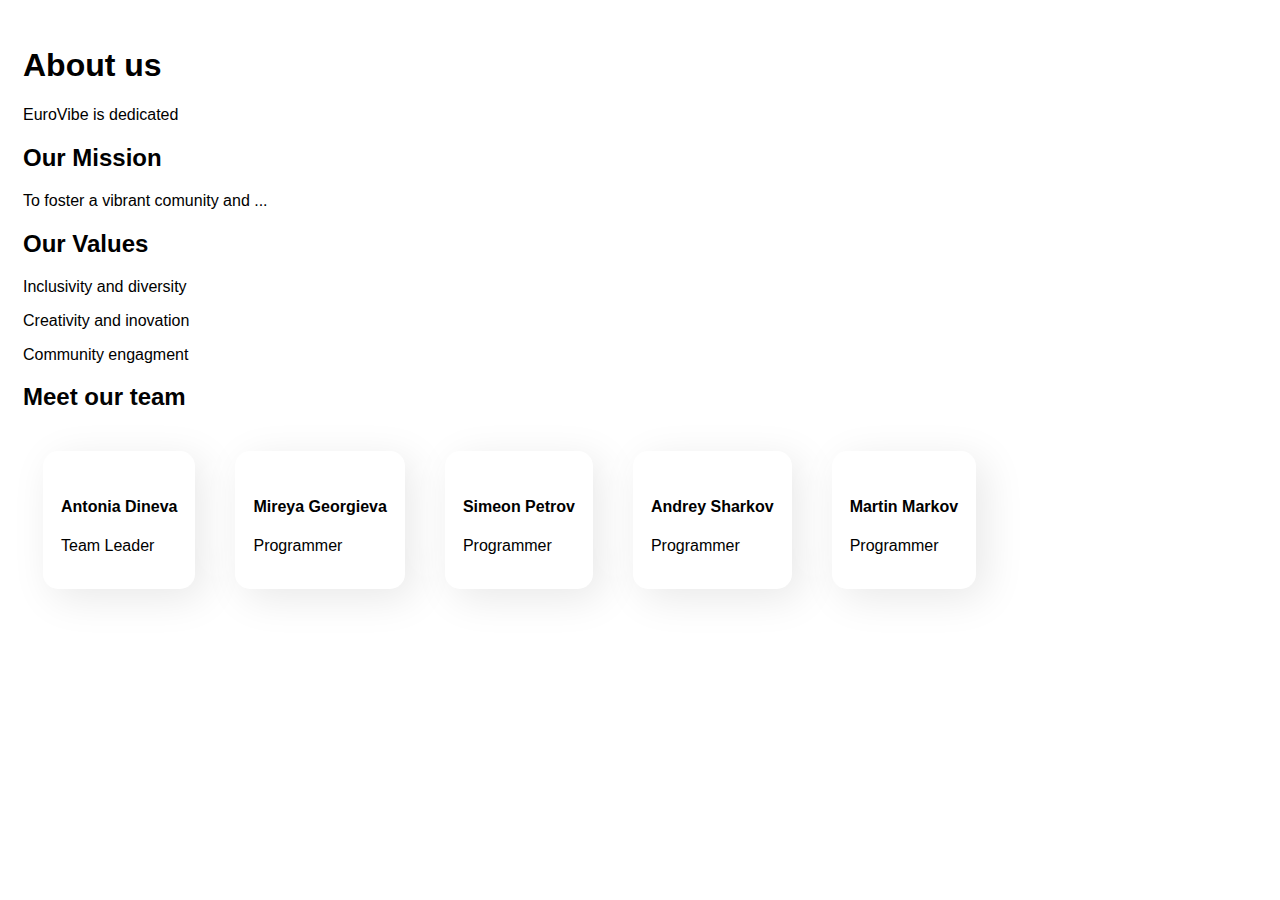
==== index-aboutus.html @ 3994c3e5 "Merge pull request #1 from AntoniaDnv/about-page" ====
<!DOCTYPE html>
<html lang="en">
<head>
    <meta charset="UTF-8">
    <meta name="viewport" content="width=device-width, initial-scale=1.0">
    <link rel="stylesheet" href="style-aboutus.css">
    <title>About Us</title>
</head>
<body>
    <header>
        <nav>

        </nav>
    </header>
    <main>
        <div>
            <div>
                <img src="" alt="">
            </div>
            <div>
                <h1>About us</h1>
                <p>EuroVibe is dedicated </p>
            </div> 
        </div>
       <div>
        <h2>Our Mission</h2>
        <p>To foster a vibrant comunity and ...</p>
       </div>
       <div>
        <h2> Our Values</h2>
        <div>
            <p>Inclusivity and diversity</p>
            <p>Creativity and inovation</p>
            <p>Community engagment</p>
        </div>
        <div>
            <div> <h2>Meet our team</h2> </div>
            <div class="member-boxes">
                <div class="member-single-box">
                    <h4>Antonia Dineva</h4>
                    <p>Team Leader</p>
                </div>
                <div class="member-single-box">
                    <h4>Mireya Georgieva</h4>
                    <p>Programmer</p>
                </div>
                <div class="member-single-box">
                    <h4>Simeon Petrov</h4>
                    <p>Programmer</p>
                </div>
                <div class="member-single-box">
                    <h4>Andrey Sharkov</h4>
                    <p>Programmer</p>
                </div>
                <div class="member-single-box">
                    <h4>Martin Markov</h4>
                    <p>Programmer</p>
                </div>
            </div>
        </div>
       </div>
    </main>
    <footer></footer>
</body>
</html>
---- style-aboutus.css ----
body{
    padding-left: 15px;
    font-family: Arial, Helvetica, sans-serif;
   
}
.member-boxes{
    display: flex;
    flex-direction: row;
    
}
.member-single-box{
    padding: 18px;
    margin: 20px;
   padding-top: 25px;
   border-radius: 15px;
   background: #ffffff;
   box-shadow:  9px 9px 41px #e8e8e8,
                -9px -9px 41px #ffffff;
}
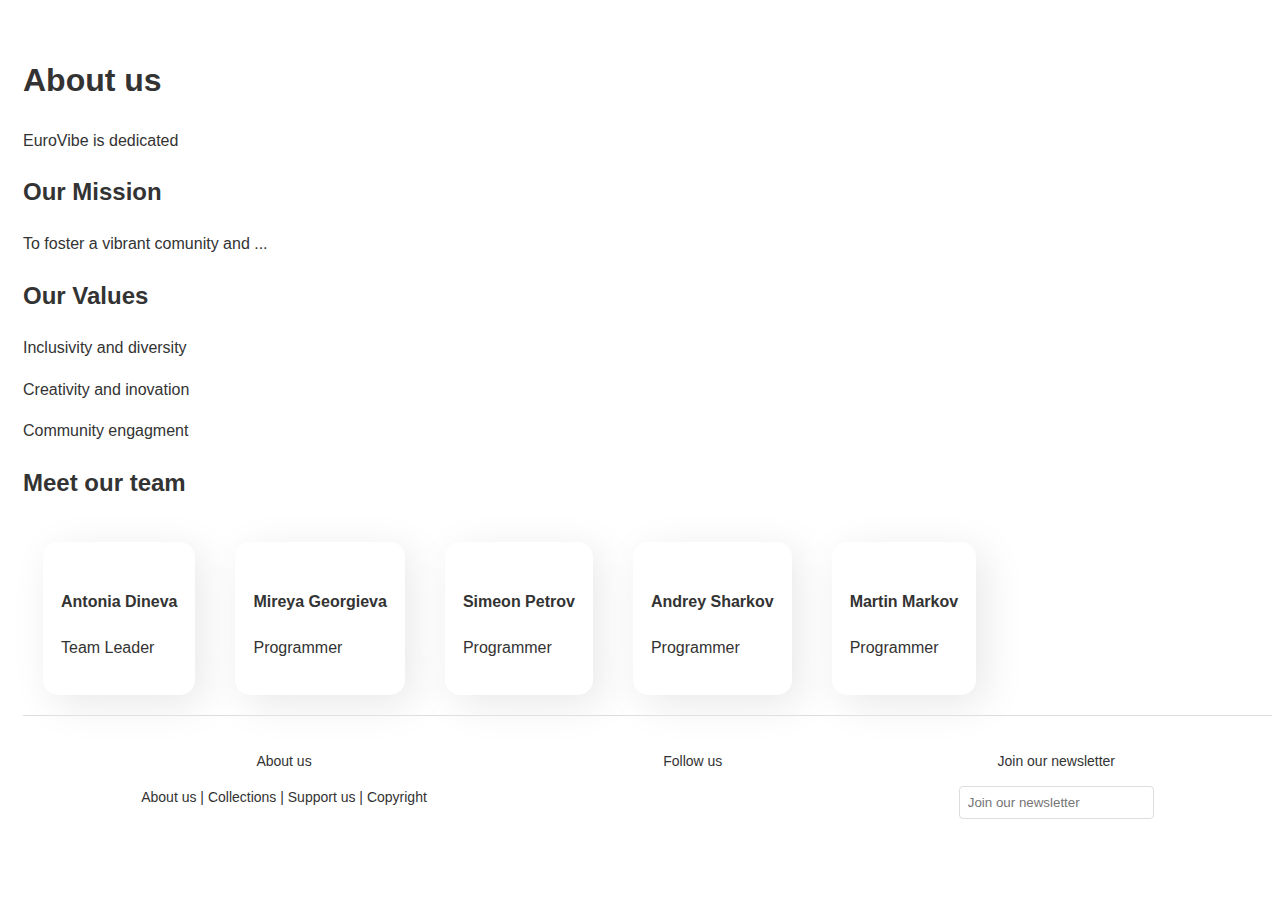
==== commit c15610e2: "wip: navigation fix" ====
--- a/index-aboutus.html
+++ b/index-aboutus.html
@@ -1,65 +1,86 @@
 <!DOCTYPE html>
 <html lang="en">
-<head>
-    <meta charset="UTF-8">
-    <meta name="viewport" content="width=device-width, initial-scale=1.0">
-    <link rel="stylesheet" href="style-aboutus.css">
+  <head>
+    <meta charset="UTF-8" />
+    <meta name="viewport" content="width=device-width, initial-scale=1.0" />
+    <link rel="stylesheet" href="style-aboutus.css" />
+    <script
+      src="https://kit.fontawesome.com/8d092f11e9.js"
+      crossorigin="anonymous"
+    ></script>
     <title>About Us</title>
-</head>
-<body>
+  </head>
+  <body>
     <header>
-        <nav>
-
-        </nav>
+      <nav></nav>
     </header>
     <main>
+      <div>
         <div>
-            <div>
-                <img src="" alt="">
-            </div>
-            <div>
-                <h1>About us</h1>
-                <p>EuroVibe is dedicated </p>
-            </div> 
+          <img src="" alt="" />
         </div>
-       <div>
+        <div>
+          <h1>About us</h1>
+          <p>EuroVibe is dedicated</p>
+        </div>
+      </div>
+      <div>
         <h2>Our Mission</h2>
         <p>To foster a vibrant comunity and ...</p>
-       </div>
-       <div>
-        <h2> Our Values</h2>
+      </div>
+      <div>
+        <h2>Our Values</h2>
         <div>
-            <p>Inclusivity and diversity</p>
-            <p>Creativity and inovation</p>
-            <p>Community engagment</p>
+          <p>Inclusivity and diversity</p>
+          <p>Creativity and inovation</p>
+          <p>Community engagment</p>
         </div>
         <div>
-            <div> <h2>Meet our team</h2> </div>
-            <div class="member-boxes">
-                <div class="member-single-box">
-                    <h4>Antonia Dineva</h4>
-                    <p>Team Leader</p>
-                </div>
-                <div class="member-single-box">
-                    <h4>Mireya Georgieva</h4>
-                    <p>Programmer</p>
-                </div>
-                <div class="member-single-box">
-                    <h4>Simeon Petrov</h4>
-                    <p>Programmer</p>
-                </div>
-                <div class="member-single-box">
-                    <h4>Andrey Sharkov</h4>
-                    <p>Programmer</p>
-                </div>
-                <div class="member-single-box">
-                    <h4>Martin Markov</h4>
-                    <p>Programmer</p>
-                </div>
+          <div><h2>Meet our team</h2></div>
+          <div class="member-boxes">
+            <div class="member-single-box">
+              <h4>Antonia Dineva</h4>
+              <p>Team Leader</p>
             </div>
+            <div class="member-single-box">
+              <h4>Mireya Georgieva</h4>
+              <p>Programmer</p>
+            </div>
+            <div class="member-single-box">
+              <h4>Simeon Petrov</h4>
+              <p>Programmer</p>
+            </div>
+            <div class="member-single-box">
+              <h4>Andrey Sharkov</h4>
+              <p>Programmer</p>
+            </div>
+            <div class="member-single-box">
+              <h4>Martin Markov</h4>
+              <p>Programmer</p>
+            </div>
+          </div>
         </div>
-       </div>
+      </div>
     </main>
-    <footer></footer>
-</body>
-</html>+    <footer>
+      <div class="footer">
+        <div class="footer-section">
+          <p>About us</p>
+          <p>About us | Collections | Support us | Copyright</p>
+        </div>
+        <div class="footer-section">
+          <p>Follow us</p>
+          <div class="footer-icons">
+            <i class="fab fa-instagram"></i>
+            <i class="fab fa-twitter"></i>
+            <i class="fab fa-facebook"></i>
+          </div>
+        </div>
+        <div class="footer-section">
+          <p>Join our newsletter</p>
+          <input type="email" placeholder="Join our newsletter" />
+        </div>
+      </div>
+    </footer>
+  </body>
+</html>
--- a/style-aboutus.css
+++ b/style-aboutus.css
@@ -1,7 +1,9 @@
 body{
     padding-left: 15px;
-    font-family: Arial, Helvetica, sans-serif;
-   
+        font-family: Arial, sans-serif;
+        color: #333;
+        line-height: 1.6;
+        overflow-x: hidden;  
 }
 .member-boxes{
     display: flex;
@@ -16,4 +18,34 @@
    background: #ffffff;
    box-shadow:  9px 9px 41px #e8e8e8,
                 -9px -9px 41px #ffffff;
+}
+.footer {
+    width: 100%;
+    background-color: #fff;
+    display: flex;
+    justify-content: space-around;
+    padding: 20px 0;
+    font-size: 14px;
+    border-top: 1px solid #ddd;
+}
+
+.footer-section {
+    text-align: center;
+}
+
+.footer-section input {
+    padding: 8px;
+    border-radius: 4px;
+    border: 1px solid #ddd;
+}
+
+.footer-icons {
+    display: flex;
+    gap: 10px;
+    justify-content: center;
+}
+
+.footer-icons i {
+    font-size: 18px;
+    color: #333;
 }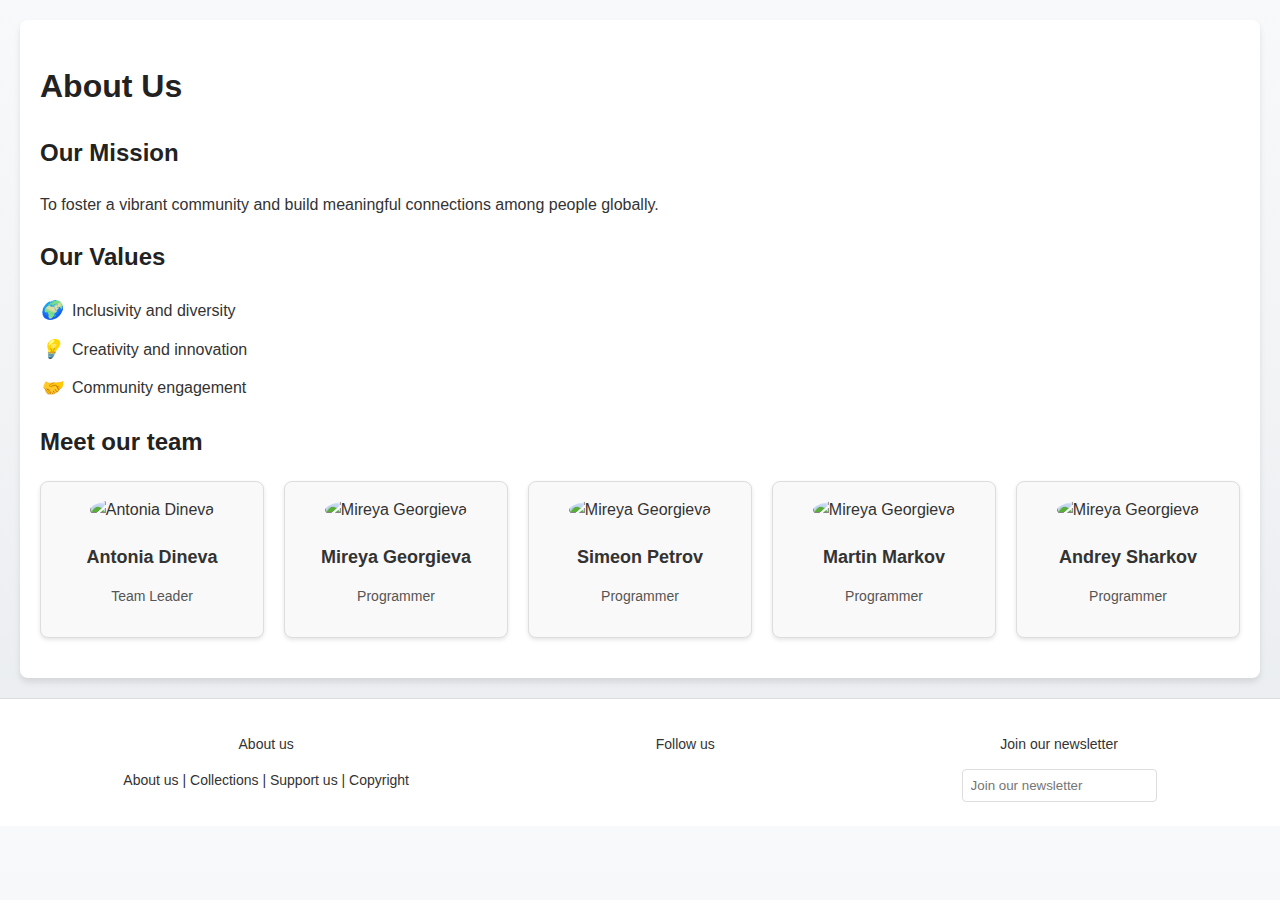
==== commit 3518c3b3: "update to about us page and also slight change of buttons on navbar" ====
--- a/index-aboutus.html
+++ b/index-aboutus.html
@@ -15,52 +15,52 @@
       <nav></nav>
     </header>
     <main>
-      <div>
-        <div>
-          <img src="" alt="" />
+      <div class="about-us-container">
+        <h1>About Us</h1>
+        <div class="mission-section">
+          <h2>Our Mission</h2>
+          <p>To foster a vibrant community and build meaningful connections among people globally.</p>
         </div>
-        <div>
-          <h1>About us</h1>
-          <p>EuroVibe is dedicated</p>
+        <div class="values-section">
+          <h2>Our Values</h2>
+          <ul>
+            <li><i class="icon">🌍</i> Inclusivity and diversity</li>
+            <li><i class="icon">💡</i> Creativity and innovation</li>
+            <li><i class="icon">🤝</i> Community engagement</li>
+          </ul>
         </div>
-      </div>
-      <div>
-        <h2>Our Mission</h2>
-        <p>To foster a vibrant comunity and ...</p>
-      </div>
-      <div>
-        <h2>Our Values</h2>
-        <div>
-          <p>Inclusivity and diversity</p>
-          <p>Creativity and inovation</p>
-          <p>Community engagment</p>
-        </div>
-        <div>
-          <div><h2>Meet our team</h2></div>
-          <div class="member-boxes">
-            <div class="member-single-box">
-              <h4>Antonia Dineva</h4>
+        <div class="team-section">
+          <h2>Meet our team</h2>
+          <div class="team-grid">
+            <div class="team-card">
+              <img src="placeholder.jpg" alt="Antonia Dineva" />
+              <h3>Antonia Dineva</h3>
               <p>Team Leader</p>
             </div>
-            <div class="member-single-box">
-              <h4>Mireya Georgieva</h4>
+            <div class="team-card">
+              <img src="placeholder.jpg" alt="Mireya Georgieva" />
+              <h3>Mireya Georgieva</h3>
               <p>Programmer</p>
             </div>
-            <div class="member-single-box">
-              <h4>Simeon Petrov</h4>
+            <div class="team-card">
+              <img src="placeholder.jpg" alt="Mireya Georgieva" />
+              <h3>Simeon Petrov</h3>
               <p>Programmer</p>
             </div>
-            <div class="member-single-box">
-              <h4>Andrey Sharkov</h4>
+            <div class="team-card">
+              <img src="placeholder.jpg" alt="Mireya Georgieva" />
+              <h3>Martin Markov</h3>
               <p>Programmer</p>
             </div>
-            <div class="member-single-box">
-              <h4>Martin Markov</h4>
+            <div class="team-card">
+              <img src="placeholder.jpg" alt="Mireya Georgieva" />
+              <h3>Andrey Sharkov</h3>
               <p>Programmer</p>
             </div>
           </div>
         </div>
       </div>
+      
     </main>
     <footer>
       <div class="footer">
--- a/style-aboutus.css
+++ b/style-aboutus.css
@@ -1,24 +1,77 @@
-body{
-    padding-left: 15px;
-        font-family: Arial, sans-serif;
-        color: #333;
-        line-height: 1.6;
-        overflow-x: hidden;  
-}
-.member-boxes{
+body {
+    font-family: 'Open Sans', sans-serif;
+    line-height: 1.6;
+    color: #333;
+    margin: 0;
+    padding: 0;
+    background: linear-gradient(to bottom, #f8f9fa, #e9ecef);
+  }
+  
+  .about-us-container {
+    max-width: 1200px;
+    margin: 20px auto;
+    padding: 20px;
+    background: #fff;
+    border-radius: 8px;
+    box-shadow: 0 4px 6px rgba(0, 0, 0, 0.1);
+  }
+  
+  h1, h2 {
+    color: #222;
+  }
+  
+  .mission-section, .values-section, .team-section {
+    margin-bottom: 20px;
+  }
+  
+  .values-section ul {
+    list-style: none;
+    padding: 0;
+  }
+  
+  .values-section li {
     display: flex;
-    flex-direction: row;
-    
-}
-.member-single-box{
-    padding: 18px;
-    margin: 20px;
-   padding-top: 25px;
-   border-radius: 15px;
-   background: #ffffff;
-   box-shadow:  9px 9px 41px #e8e8e8,
-                -9px -9px 41px #ffffff;
-}
+    align-items: center;
+    margin: 10px 0;
+  }
+  
+  .values-section .icon {
+    margin-right: 10px;
+    font-size: 18px;
+  }
+  
+  .team-grid {
+    display: grid;
+    grid-template-columns: repeat(auto-fit, minmax(200px, 1fr));
+    gap: 20px;
+  }
+  
+  .team-card {
+    text-align: center;
+    background: #f9f9f9;
+    border: 1px solid #ddd;
+    border-radius: 8px;
+    padding: 15px;
+    box-shadow: 0 2px 4px rgba(0, 0, 0, 0.1);
+  }
+  
+  .team-card img {
+    width: 100px;
+    height: 100px;
+    border-radius: 50%;
+    margin-bottom: 10px;
+  }
+  
+  .team-card h3 {
+    margin: 10px 0 5px;
+    font-size: 18px;
+  }
+  
+  .team-card p {
+    color: #555;
+    font-size: 14px;
+  }
+  
 .footer {
     width: 100%;
     background-color: #fff;
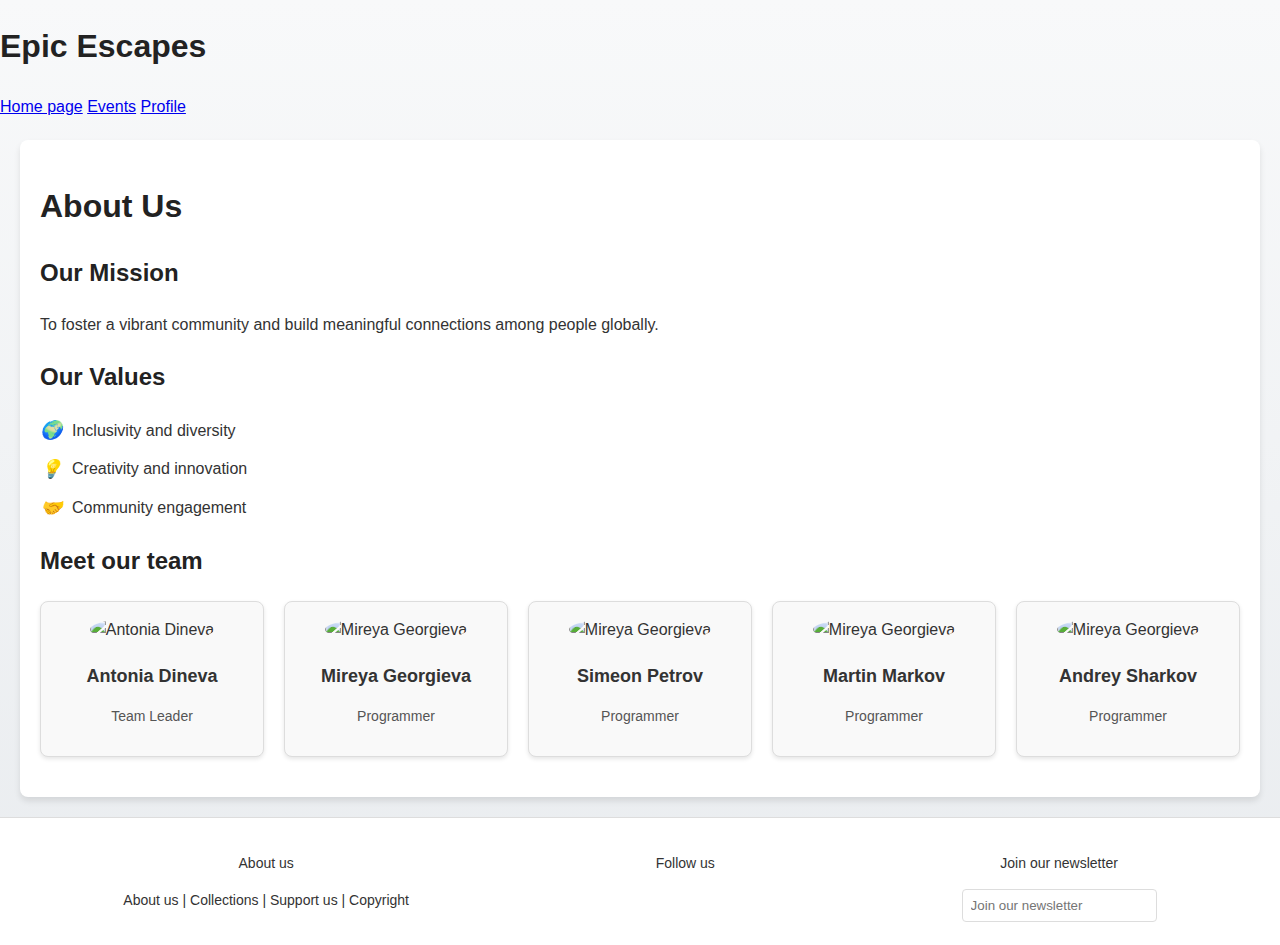
==== commit d4df571e: "Merge pull request #11 from AntoniaDnv/SimeonPetr0v-Events" ====
--- a/index-aboutus.html
+++ b/index-aboutus.html
@@ -11,10 +11,18 @@
     <title>About Us</title>
   </head>
   <body>
-    <header>
-      <nav></nav>
+    <header class="fade-in">
+      <div class="logo">
+        <h1>Epic Escapes</h1>
+      </div>
+      <nav>
+        <a href="mainpage.html">Home page</a>
+        <a href="filter.html">Events</a>
+        <a href="#">Profile</a>
+      </nav>
     </header>
     <main>
+      
       <div class="about-us-container">
         <h1>About Us</h1>
         <div class="mission-section">
@@ -58,9 +66,9 @@
               <p>Programmer</p>
             </div>
           </div>
-        </div>
       </div>
       
+      </div>
     </main>
     <footer>
       <div class="footer">
@@ -82,5 +90,4 @@
         </div>
       </div>
     </footer>
-  </body>
 </html>
